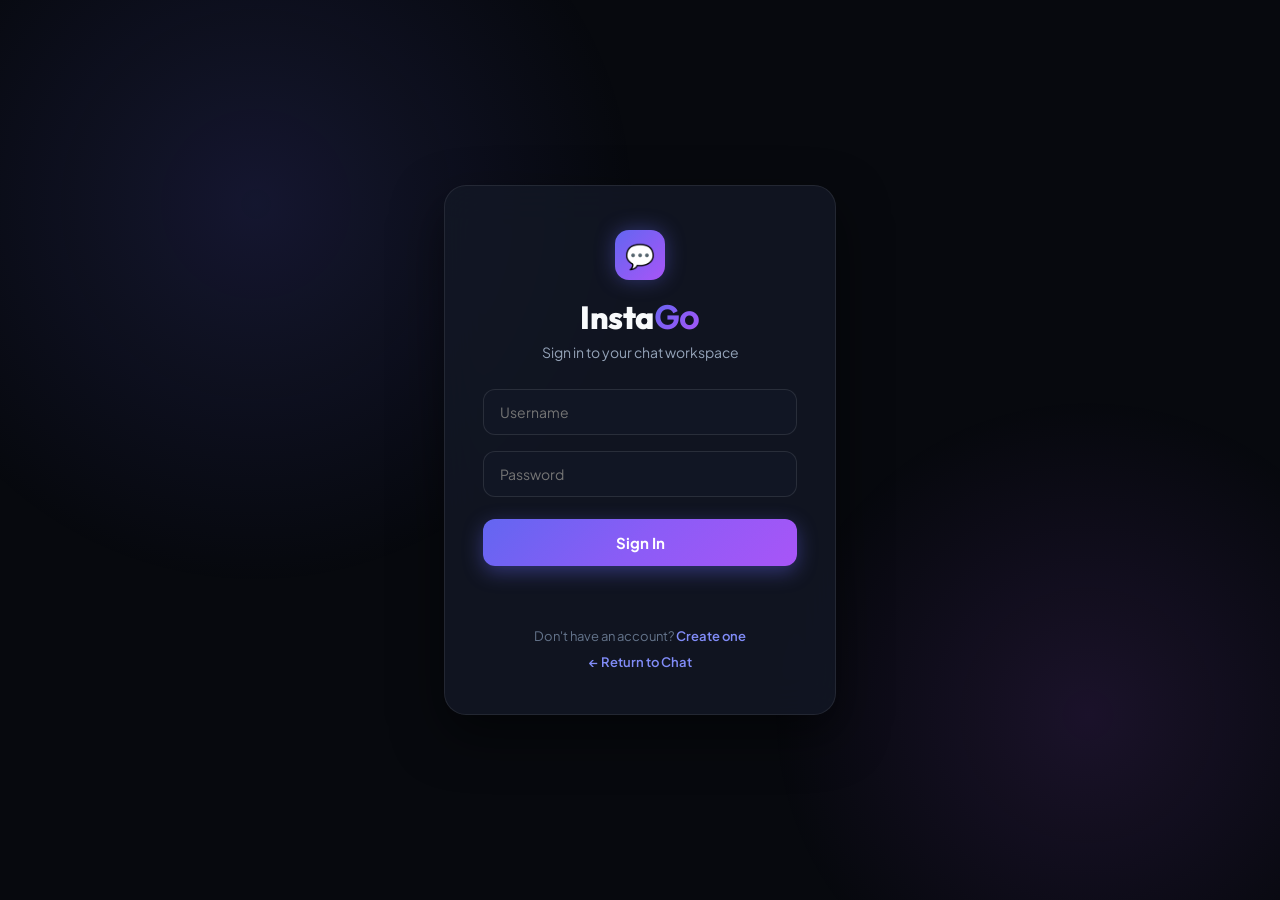
==== frontend/login.html @ f614c2ba "Iniital commit" ====
<!DOCTYPE html>
<html lang="en">
<head>
    <meta charset="UTF-8">
    <meta name="viewport" content="width=device-width, initial-scale=1.0">
    <title>InstaGo • Sign In</title>
    <link rel="stylesheet" href="login.css">
</head>

<body>

    <div class="login-container">

        <div class="login-card">

            <div class="brand-badge">💬</div>
            <h1>Insta<span>Go</span></h1>
            <p class="subtitle">Sign in to your chat workspace</p>

            <form id="loginForm">

                <input
                    type="text"
                    id="username"
                    placeholder="Username"
                    autocomplete="username"
                    required
                >

                <input
                    type="password"
                    id="password"
                    placeholder="Password"
                    autocomplete="current-password"
                    required
                >

                <button type="submit">Sign In</button>

            </form>

            <p id="message"></p>

            <div class="auth-footer">
                <div>Don't have an account? <a href="register.html">Create one</a></div>
                <div><a href="/">← Return to Chat</a></div>
            </div>

        </div>

    </div>

    <script src="login.js"></script>

</body>
</html>
---- frontend/login.css ----
@import url('https://fonts.googleapis.com/css2?family=Outfit:wght@600;700;800&family=Plus+Jakarta+Sans:wght@400;500;600;700&display=swap');

* {
    box-sizing: border-box;
    margin: 0;
    padding: 0;
    font-family: 'Plus Jakarta Sans', sans-serif;
}

body {
    min-height: 100vh;
    display: flex;
    justify-content: center;
    align-items: center;
    background: #07090e;
    color: #f8fafc;
    position: relative;
    overflow: hidden;
}

body::before {
    content: '';
    position: fixed;
    top: -20%;
    left: -10%;
    width: 60vw;
    height: 60vw;
    background: radial-gradient(circle, rgba(99, 102, 241, 0.15) 0%, transparent 70%);
    pointer-events: none;
}

body::after {
    content: '';
    position: fixed;
    bottom: -15%;
    right: -10%;
    width: 50vw;
    height: 50vw;
    background: radial-gradient(circle, rgba(168, 85, 247, 0.12) 0%, transparent 70%);
    pointer-events: none;
}

.login-container, .register-container {
    width: 100%;
    max-width: 440px;
    padding: 24px;
    position: relative;
    z-index: 10;
}

.login-card, .register-card {
    background: rgba(19, 24, 38, 0.8);
    backdrop-filter: blur(20px);
    border: 1px solid rgba(255, 255, 255, 0.08);
    padding: 44px 38px;
    border-radius: 22px;
    box-shadow: 0 20px 50px rgba(0, 0, 0, 0.5);
    text-align: center;
}

.brand-badge {
    width: 50px;
    height: 50px;
    margin: 0 auto 16px;
    border-radius: 14px;
    background: linear-gradient(135deg, #6366f1 0%, #a855f7 100%);
    display: flex;
    align-items: center;
    justify-content: center;
    font-size: 24px;
    box-shadow: 0 0 20px rgba(99, 102, 241, 0.4);
}

.login-card h1, .register-card h1 {
    font-family: 'Outfit', sans-serif;
    font-size: 32px;
    font-weight: 800;
    margin-bottom: 6px;
    letter-spacing: -0.5px;
}

.login-card h1 span, .register-card h1 span {
    background: linear-gradient(135deg, #6366f1, #a855f7);
    -webkit-background-clip: text;
    -webkit-text-fill-color: transparent;
}

.subtitle {
    color: #94a3b8;
    font-size: 14px;
    margin-bottom: 28px;
}

form {
    display: flex;
    flex-direction: column;
    gap: 16px;
}

input {
    padding: 13px 16px;
    border: 1px solid rgba(255, 255, 255, 0.1);
    border-radius: 12px;
    background: #111624;
    color: white;
    outline: none;
    font-size: 14px;
    transition: all 0.2s ease;
}

input:focus {
    border-color: #6366f1;
    box-shadow: 0 0 0 3px rgba(99, 102, 241, 0.2);
}

button[type="submit"] {
    margin-top: 6px;
    padding: 14px;
    border: none;
    border-radius: 12px;
    background: linear-gradient(135deg, #6366f1 0%, #8b5cf6 50%, #a855f7 100%);
    color: white;
    font-size: 15px;
    font-weight: 700;
    cursor: pointer;
    box-shadow: 0 6px 20px rgba(99, 102, 241, 0.4);
    transition: all 0.2s ease;
}

button[type="submit"]:hover {
    transform: translateY(-1px);
    box-shadow: 0 8px 25px rgba(99, 102, 241, 0.6);
}

button[type="submit"]:active {
    transform: translateY(0);
}

.auth-footer {
    margin-top: 24px;
    font-size: 13px;
    color: #64748b;
    display: flex;
    flex-direction: column;
    gap: 10px;
}

.auth-footer a {
    color: #818cf8;
    text-decoration: none;
    font-weight: 600;
    transition: color 0.15s;
}

.auth-footer a:hover {
    color: #a5b4fc;
    text-decoration: underline;
}

#message {
    margin-top: 18px;
    min-height: 20px;
    font-size: 13px;
    font-weight: 500;
}
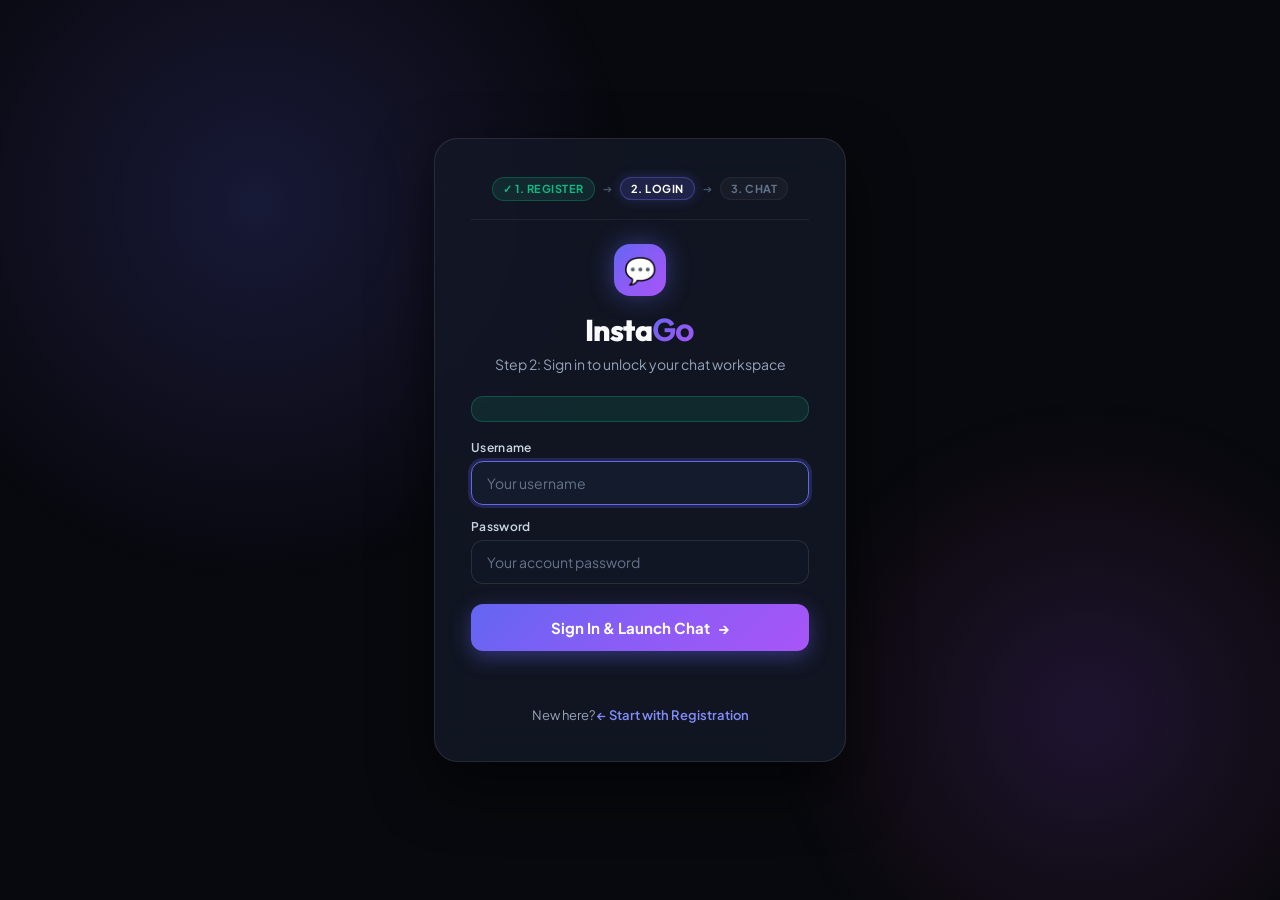
==== commit 03b8aa9b: "Initial commit" ====
--- a/frontend/login.html
+++ b/frontend/login.html
@@ -3,7 +3,7 @@
 <head>
     <meta charset="UTF-8">
     <meta name="viewport" content="width=device-width, initial-scale=1.0">
-    <title>InstaGo • Sign In</title>
+    <title>InstaGo • Step 2: Login</title>
     <link rel="stylesheet" href="login.css">
 </head>
 
@@ -13,37 +13,60 @@
 
         <div class="login-card">
 
+            <!-- ONBOARDING FLOW TIMELINE -->
+            <div class="flow-steps">
+                <span class="flow-step completed">✓ 1. Register</span>
+                <span class="step-arrow">➔</span>
+                <span class="flow-step active">2. Login</span>
+                <span class="step-arrow">➔</span>
+                <span class="flow-step">3. Chat</span>
+            </div>
+
             <div class="brand-badge">💬</div>
             <h1>Insta<span>Go</span></h1>
-            <p class="subtitle">Sign in to your chat workspace</p>
+            <p class="subtitle">Step 2: Sign in to unlock your chat workspace</p>
+
+            <!-- Friendly Welcome Banner when arriving from registration -->
+            <div id="welcomeBanner" class="auth-banner success"></div>
+
+            <!-- Existing Session Notice -->
+            <div id="sessionNotice" class="session-info"></div>
 
             <form id="loginForm">
 
-                <input
-                    type="text"
-                    id="username"
-                    placeholder="Username"
-                    autocomplete="username"
-                    required
-                >
+                <div class="input-group">
+                    <label for="username">Username</label>
+                    <input
+                        type="text"
+                        id="username"
+                        placeholder="Your username"
+                        autocomplete="username"
+                        required
+                    >
+                </div>
 
-                <input
-                    type="password"
-                    id="password"
-                    placeholder="Password"
-                    autocomplete="current-password"
-                    required
-                >
+                <div class="input-group">
+                    <label for="password">Password</label>
+                    <input
+                        type="password"
+                        id="password"
+                        placeholder="Your account password"
+                        autocomplete="current-password"
+                        required
+                    >
+                </div>
 
-                <button type="submit">Sign In</button>
+                <button type="submit" id="submitBtn">
+                    <span>Sign In & Launch Chat</span>
+                    <span>→</span>
+                </button>
 
             </form>
 
             <p id="message"></p>
 
             <div class="auth-footer">
-                <div>Don't have an account? <a href="register.html">Create one</a></div>
-                <div><a href="/">← Return to Chat</a></div>
+                <div>New here? <a href="register.html">← Start with Registration</a></div>
             </div>
 
         </div>
--- a/frontend/login.css
+++ b/frontend/login.css
@@ -1,4 +1,4 @@
-@import url('https://fonts.googleapis.com/css2?family=Outfit:wght@600;700;800&family=Plus+Jakarta+Sans:wght@400;500;600;700&display=swap');
+@import url('https://fonts.googleapis.com/css2?family=Outfit:wght@500;600;700;800&family=Plus+Jakarta+Sans:wght@400;500;600;700&display=swap');
 
 * {
     box-sizing: border-box;
@@ -15,7 +15,7 @@
     background: #07090e;
     color: #f8fafc;
     position: relative;
-    overflow: hidden;
+    overflow-x: hidden;
 }
 
 body::before {
@@ -25,7 +25,7 @@
     left: -10%;
     width: 60vw;
     height: 60vw;
-    background: radial-gradient(circle, rgba(99, 102, 241, 0.15) 0%, transparent 70%);
+    background: radial-gradient(circle, rgba(99, 102, 241, 0.18) 0%, rgba(139, 92, 246, 0.05) 50%, transparent 70%);
     pointer-events: none;
 }
 
@@ -36,47 +36,94 @@
     right: -10%;
     width: 50vw;
     height: 50vw;
-    background: radial-gradient(circle, rgba(168, 85, 247, 0.12) 0%, transparent 70%);
+    background: radial-gradient(circle, rgba(168, 85, 247, 0.15) 0%, rgba(236, 72, 153, 0.04) 50%, transparent 70%);
     pointer-events: none;
 }
 
 .login-container, .register-container {
     width: 100%;
-    max-width: 440px;
+    max-width: 460px;
     padding: 24px;
     position: relative;
     z-index: 10;
 }
 
 .login-card, .register-card {
-    background: rgba(19, 24, 38, 0.8);
-    backdrop-filter: blur(20px);
-    border: 1px solid rgba(255, 255, 255, 0.08);
-    padding: 44px 38px;
-    border-radius: 22px;
-    box-shadow: 0 20px 50px rgba(0, 0, 0, 0.5);
+    background: rgba(19, 24, 38, 0.85);
+    backdrop-filter: blur(24px);
+    -webkit-backdrop-filter: blur(24px);
+    border: 1px solid rgba(255, 255, 255, 0.09);
+    padding: 38px 36px;
+    border-radius: 24px;
+    box-shadow: 0 24px 60px rgba(0, 0, 0, 0.6), 0 0 1px rgba(255, 255, 255, 0.15);
     text-align: center;
+    position: relative;
+}
+
+/* Onboarding Flow Steps Timeline */
+.flow-steps {
+    display: flex;
+    align-items: center;
+    justify-content: center;
+    gap: 8px;
+    margin-bottom: 24px;
+    padding-bottom: 18px;
+    border-bottom: 1px solid rgba(255, 255, 255, 0.06);
+}
+
+.flow-step {
+    display: inline-flex;
+    align-items: center;
+    gap: 6px;
+    font-size: 11px;
+    font-weight: 700;
+    text-transform: uppercase;
+    letter-spacing: 0.5px;
+    color: #64748b;
+    padding: 4px 10px;
+    border-radius: 9999px;
+    background: rgba(255, 255, 255, 0.03);
+    border: 1px solid rgba(255, 255, 255, 0.05);
+    transition: all 0.2s ease;
+}
+
+.flow-step.active {
+    color: #fff;
+    background: rgba(99, 102, 241, 0.18);
+    border-color: rgba(99, 102, 241, 0.4);
+    box-shadow: 0 0 12px rgba(99, 102, 241, 0.25);
+}
+
+.flow-step.completed {
+    color: #10b981;
+    background: rgba(16, 185, 129, 0.12);
+    border-color: rgba(16, 185, 129, 0.3);
+}
+
+.step-arrow {
+    color: #475569;
+    font-size: 11px;
 }
 
 .brand-badge {
-    width: 50px;
-    height: 50px;
-    margin: 0 auto 16px;
-    border-radius: 14px;
-    background: linear-gradient(135deg, #6366f1 0%, #a855f7 100%);
-    display: flex;
-    align-items: center;
-    justify-content: center;
-    font-size: 24px;
-    box-shadow: 0 0 20px rgba(99, 102, 241, 0.4);
+    width: 52px;
+    height: 52px;
+    margin: 0 auto 14px;
+    border-radius: 16px;
+    background: linear-gradient(135deg, #6366f1 0%, #8b5cf6 50%, #a855f7 100%);
+    display: flex;
+    align-items: center;
+    justify-content: center;
+    font-size: 26px;
+    box-shadow: 0 0 25px rgba(99, 102, 241, 0.45);
 }
 
 .login-card h1, .register-card h1 {
     font-family: 'Outfit', sans-serif;
-    font-size: 32px;
+    font-size: 30px;
     font-weight: 800;
     margin-bottom: 6px;
-    letter-spacing: -0.5px;
+    letter-spacing: -0.6px;
 }
 
 .login-card h1 span, .register-card h1 span {
@@ -88,17 +135,60 @@
 .subtitle {
     color: #94a3b8;
     font-size: 14px;
-    margin-bottom: 28px;
+    margin-bottom: 22px;
+    line-height: 1.4;
+}
+
+/* Friendly Alerts / Welcome Banner */
+.auth-banner {
+    display: none;
+    padding: 12px 14px;
+    border-radius: 12px;
+    font-size: 13px;
+    font-weight: 500;
+    margin-bottom: 18px;
+    text-align: left;
+    line-height: 1.4;
+    animation: fadeIn 0.3s ease;
+}
+
+.auth-banner.success {
+    display: block;
+    background: rgba(16, 185, 129, 0.12);
+    border: 1px solid rgba(16, 185, 129, 0.3);
+    color: #34d399;
+}
+
+.auth-banner.info {
+    display: block;
+    background: rgba(99, 102, 241, 0.12);
+    border: 1px solid rgba(99, 102, 241, 0.3);
+    color: #a5b4fc;
 }
 
 form {
     display: flex;
     flex-direction: column;
-    gap: 16px;
+    gap: 14px;
+}
+
+.input-group {
+    display: flex;
+    flex-direction: column;
+    text-align: left;
+    gap: 6px;
+}
+
+.input-group label {
+    font-size: 12px;
+    font-weight: 600;
+    color: #cbd5e1;
+    letter-spacing: 0.3px;
 }
 
 input {
-    padding: 13px 16px;
+    width: 100%;
+    padding: 12px 15px;
     border: 1px solid rgba(255, 255, 255, 0.1);
     border-radius: 12px;
     background: #111624;
@@ -110,7 +200,12 @@
 
 input:focus {
     border-color: #6366f1;
-    box-shadow: 0 0 0 3px rgba(99, 102, 241, 0.2);
+    box-shadow: 0 0 0 3px rgba(99, 102, 241, 0.22);
+    background: #141b2c;
+}
+
+input::placeholder {
+    color: #64748b;
 }
 
 button[type="submit"] {
@@ -125,6 +220,10 @@
     cursor: pointer;
     box-shadow: 0 6px 20px rgba(99, 102, 241, 0.4);
     transition: all 0.2s ease;
+    display: flex;
+    align-items: center;
+    justify-content: center;
+    gap: 8px;
 }
 
 button[type="submit"]:hover {
@@ -136,13 +235,19 @@
     transform: translateY(0);
 }
 
+button[type="submit"]:disabled {
+    opacity: 0.65;
+    cursor: not-allowed;
+    transform: none;
+}
+
 .auth-footer {
-    margin-top: 24px;
-    font-size: 13px;
-    color: #64748b;
+    margin-top: 22px;
+    font-size: 13px;
+    color: #94a3b8;
     display: flex;
     flex-direction: column;
-    gap: 10px;
+    gap: 12px;
 }
 
 .auth-footer a {
@@ -153,13 +258,41 @@
 }
 
 .auth-footer a:hover {
-    color: #a5b4fc;
+    color: #c7d2fe;
     text-decoration: underline;
 }
 
 #message {
+    margin-top: 14px;
+    min-height: 20px;
+    font-size: 13px;
+    font-weight: 500;
+    transition: all 0.2s ease;
+}
+
+/* Active session card if already signed in */
+.session-info {
+    display: none;
     margin-top: 18px;
-    min-height: 20px;
-    font-size: 13px;
-    font-weight: 500;
+    padding: 12px 14px;
+    border-radius: 12px;
+    background: rgba(255, 255, 255, 0.04);
+    border: 1px solid rgba(255, 255, 255, 0.08);
+    font-size: 13px;
+    color: #94a3b8;
+}
+
+.session-info a {
+    color: #38bdf8;
+    font-weight: 600;
+    text-decoration: none;
+}
+
+.session-info a:hover {
+    text-decoration: underline;
+}
+
+@keyframes fadeIn {
+    from { opacity: 0; transform: translateY(-4px); }
+    to { opacity: 1; transform: translateY(0); }
 }
